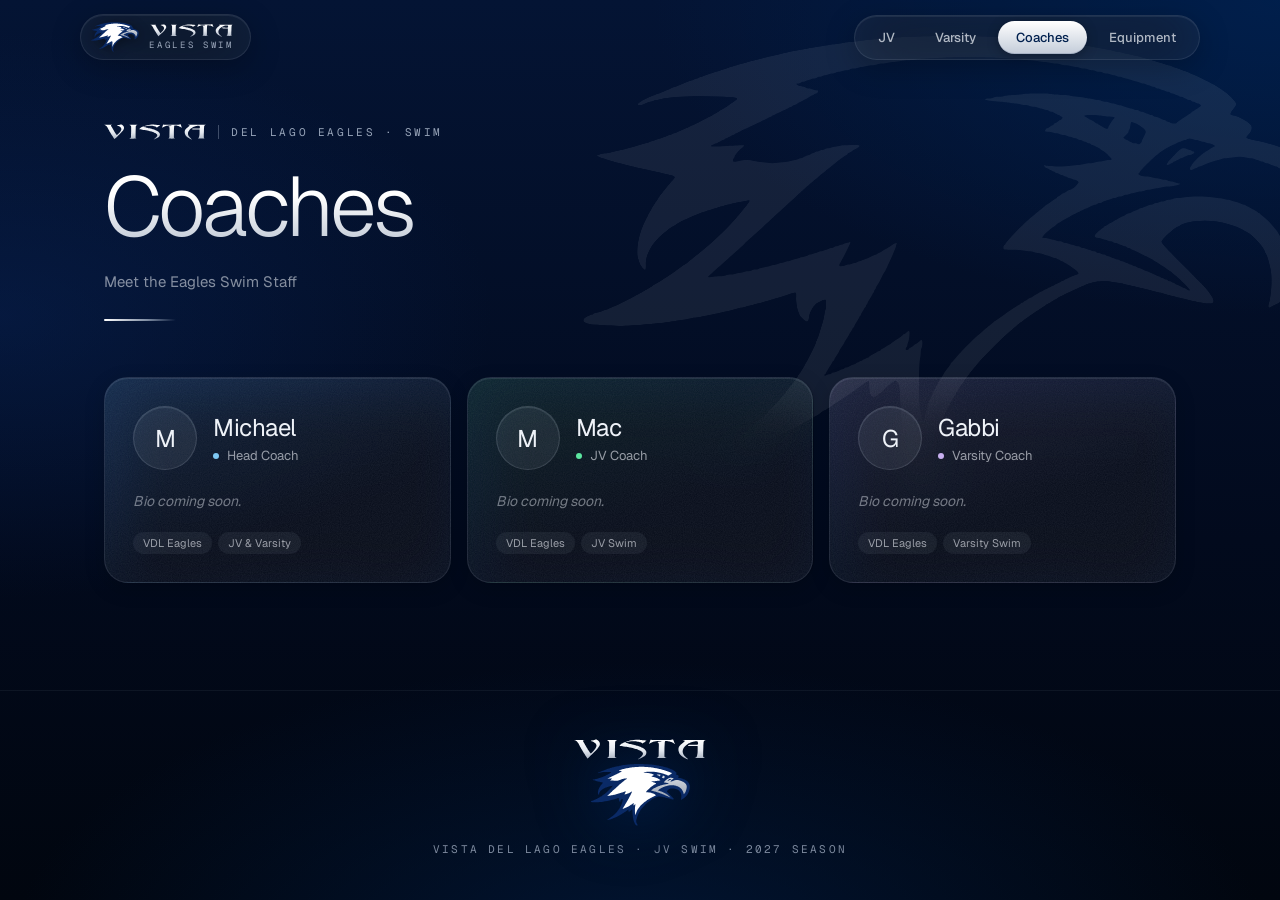
==== coaches.html @ 32b55263 "Render each page once instead of twice The runtime re-fetched the page's own HTML after boot and reb" ====
<!DOCTYPE html>
<html>
<head>
<meta charset="utf-8">
<meta name="viewport" content="width=device-width, initial-scale=1">
<title>Coaches — Vista del Lago Eagles Swim</title>
<link rel="icon" type="image/svg+xml" href="brand/vista-eagle.svg">
<!-- Everything the page needs is listed here so the browser fetches it all at once, in parallel. -->
<link rel="preconnect" href="https://fonts.googleapis.com">
<link rel="preconnect" href="https://fonts.gstatic.com" crossorigin>
<link href="https://fonts.googleapis.com/css2?family=Geist:wght@300;400;500;600&family=Geist+Mono:wght@400;500&display=swap" rel="stylesheet" media="print" onload="this.media='all'">
<link rel="preload" href="./TopNav.dc.html" as="fetch" crossorigin>
<style>
x-dc{display:none;}
html,body{margin:0;padding:0;background:var(--page-base,#000);}
body{font-family:'Geist',system-ui,sans-serif;color:rgb(var(--ink, 238,242,248));-webkit-font-smoothing:antialiased;}
*{box-sizing:border-box;}
a{color:#cfe0f5;text-decoration:none;}
a:hover{color:#ffffff;}
</style>
<script src="./theme.js"></script>
<script src="./vendor/react.production.min.js"></script>
<script src="./vendor/react-dom.production.min.js"></script>
<!-- The runtime normally re-downloads this page and renders it a second time. That second pass only matters for
     templates using <table>/<select> or camelCase attributes other than on* handlers; delete this line if a page ever needs those. -->
<script>window.__resources = window.__resources || {};</script>
<script src="./support.js"></script>
<script src="./ripple-bg.js" defer></script>
<script src="./speed.js" defer></script>
</head>
<body>
<x-dc>
<div data-ripple-host="1" style="isolation:isolate;min-height:100vh;display:flex;flex-direction:column;position:relative;overflow-x:hidden;background:var(--page-bg, radial-gradient(55% 38% at 12% 0%, rgba(30,64,140,.32), transparent 70%), radial-gradient(45% 32% at 92% 35%, rgba(22,48,110,.22), transparent 70%), radial-gradient(55% 35% at 25% 95%, rgba(26,52,120,.2), transparent 70%), #000);background-attachment:fixed;">
  <dc-import name="TopNav" active="Coaches" style="position:sticky;top:0;z-index:20;display:block;" hint-size="100%,62px"></dc-import>

  <header style="position:relative;width:100%;max-width:1120px;margin:0 auto;padding:64px 24px 40px;">
    <img src="./brand/vista-eagle-line.svg" alt="" aria-hidden="true" style="position:absolute;z-index:-1;top:-28px;right:-140px;width:min(760px,92vw);height:auto;opacity:.07;pointer-events:none;user-select:none;">
    <div style="display:flex;align-items:center;flex-wrap:wrap;gap:10px 12px;margin-bottom:22px;">
      <img src="./brand/vista-wordmark.svg" alt="Vista" style="height:16px;width:auto;display:block;">
      <span aria-hidden="true" style="width:1px;height:14px;background:rgba(200,212,230,.3);"></span>
      <span style="font-family:'Geist Mono',monospace;font-size:11px;letter-spacing:.24em;text-transform:uppercase;color:rgba(200,212,230,.74);">Del Lago Eagles · Swim</span>
    </div>
    <h1 style="margin:0;font-weight:300;font-size:clamp(44px,7vw,84px);letter-spacing:-.035em;line-height:1.08;padding-bottom:.04em;background:linear-gradient(180deg,#ffffff 35%,#b2bdcd);-webkit-background-clip:text;background-clip:text;color:transparent;">Coaches</h1>
    <div style="margin-top:16px;font-size:15px;color:rgba(var(--ink, 238,242,248),.55);">Meet the Eagles Swim Staff</div>
    <div aria-hidden="true" style="margin-top:28px;width:72px;height:2px;border-radius:2px;background:linear-gradient(90deg,#ffffff,#7f8da3 60%,transparent);"></div>
  </header>

  <main style="flex:1;width:100%;max-width:1120px;margin:0 auto;padding:16px 24px 80px;">

    <div style="display:grid;grid-template-columns:repeat(auto-fit,minmax(min(100%,300px),1fr));gap:16px;">
      <article style="padding:28px;border-radius:24px;display:flex;flex-direction:column;gap:20px;background:var(--frost, none), linear-gradient(160deg, rgba(126,200,244,.12), rgba(var(--glass-rgb, 255,255,255),calc(.03 * var(--glass-k, 1))) 60%);border:1px solid rgba(var(--glass-rgb, 255,255,255),calc(.1 * var(--glass-k, 1)));backdrop-filter:var(--glass-bf, blur(26px) saturate(130%) brightness(var(--bd-b, .55)));-webkit-backdrop-filter:var(--glass-bf, blur(26px) saturate(130%) brightness(var(--bd-b, .55)));box-shadow:inset 0 1px 0 rgba(var(--glass-rgb, 255,255,255),calc(.1 * var(--glass-k, 1))), 0 6px 20px rgba(0,0,0,.18);transition:transform .2s ease, border-color .2s ease;" style-hover="transform:translateY(-3px);border-color:rgba(var(--glass-rgb, 255,255,255),calc(.22 * var(--glass-k, 1)));">
        <div style="display:flex;align-items:center;gap:16px;">
          <div style="width:64px;height:64px;border-radius:50%;flex-shrink:0;display:flex;align-items:center;justify-content:center;font-size:24px;font-weight:400;background:rgba(var(--glass-rgb, 255,255,255),calc(.08 * var(--glass-k, 1)));border:1px solid rgba(var(--glass-rgb, 255,255,255),calc(.14 * var(--glass-k, 1)));box-shadow:inset 0 1px 0 rgba(var(--glass-rgb, 255,255,255),calc(.12 * var(--glass-k, 1)));">M</div>
          <div style="display:flex;flex-direction:column;gap:4px;">
            <div style="font-size:24px;font-weight:400;letter-spacing:-.02em;">Michael</div>
            <div style="display:flex;align-items:center;gap:8px;font-size:13px;color:rgba(var(--ink, 238,242,248),.6);"><span style="width:6px;height:6px;border-radius:50%;background:#7ec8f4;"></span>Head Coach</div>
          </div>
        </div>
        <p style="margin:0;font-size:14px;line-height:1.6;color:rgba(var(--ink, 238,242,248),.45);font-style:italic;">Bio coming soon.</p>
        <div style="display:flex;gap:6px;margin-top:auto;">
          <span style="font-size:11px;padding:4px 10px;border-radius:999px;background:rgba(var(--glass-rgb, 255,255,255),calc(.06 * var(--glass-k, 1)));color:rgba(var(--ink, 238,242,248),.6);">VDL Eagles</span>
          <span style="font-size:11px;padding:4px 10px;border-radius:999px;background:rgba(var(--glass-rgb, 255,255,255),calc(.06 * var(--glass-k, 1)));color:rgba(var(--ink, 238,242,248),.6);">JV &amp; Varsity</span>
        </div>
      </article>

      <article style="padding:28px;border-radius:24px;display:flex;flex-direction:column;gap:20px;background:var(--frost, none), linear-gradient(160deg, rgba(92,230,160,.11), rgba(var(--glass-rgb, 255,255,255),calc(.03 * var(--glass-k, 1))) 60%);border:1px solid rgba(var(--glass-rgb, 255,255,255),calc(.1 * var(--glass-k, 1)));backdrop-filter:var(--glass-bf, blur(26px) saturate(130%) brightness(var(--bd-b, .55)));-webkit-backdrop-filter:var(--glass-bf, blur(26px) saturate(130%) brightness(var(--bd-b, .55)));box-shadow:inset 0 1px 0 rgba(var(--glass-rgb, 255,255,255),calc(.1 * var(--glass-k, 1))), 0 6px 20px rgba(0,0,0,.18);transition:transform .2s ease, border-color .2s ease;" style-hover="transform:translateY(-3px);border-color:rgba(var(--glass-rgb, 255,255,255),calc(.22 * var(--glass-k, 1)));">
        <div style="display:flex;align-items:center;gap:16px;">
          <div style="width:64px;height:64px;border-radius:50%;flex-shrink:0;display:flex;align-items:center;justify-content:center;font-size:24px;font-weight:400;background:rgba(var(--glass-rgb, 255,255,255),calc(.08 * var(--glass-k, 1)));border:1px solid rgba(var(--glass-rgb, 255,255,255),calc(.14 * var(--glass-k, 1)));box-shadow:inset 0 1px 0 rgba(var(--glass-rgb, 255,255,255),calc(.12 * var(--glass-k, 1)));">M</div>
          <div style="display:flex;flex-direction:column;gap:4px;">
            <div style="font-size:24px;font-weight:400;letter-spacing:-.02em;">Mac</div>
            <div style="display:flex;align-items:center;gap:8px;font-size:13px;color:rgba(var(--ink, 238,242,248),.6);"><span style="width:6px;height:6px;border-radius:50%;background:#5ce6a0;"></span>JV Coach</div>
          </div>
        </div>
        <p style="margin:0;font-size:14px;line-height:1.6;color:rgba(var(--ink, 238,242,248),.45);font-style:italic;">Bio coming soon.</p>
        <div style="display:flex;gap:6px;margin-top:auto;">
          <span style="font-size:11px;padding:4px 10px;border-radius:999px;background:rgba(var(--glass-rgb, 255,255,255),calc(.06 * var(--glass-k, 1)));color:rgba(var(--ink, 238,242,248),.6);">VDL Eagles</span>
          <span style="font-size:11px;padding:4px 10px;border-radius:999px;background:rgba(var(--glass-rgb, 255,255,255),calc(.06 * var(--glass-k, 1)));color:rgba(var(--ink, 238,242,248),.6);">JV Swim</span>
        </div>
      </article>

      <article style="padding:28px;border-radius:24px;display:flex;flex-direction:column;gap:20px;background:var(--frost, none), linear-gradient(160deg, rgba(200,176,240,.12), rgba(var(--glass-rgb, 255,255,255),calc(.03 * var(--glass-k, 1))) 60%);border:1px solid rgba(var(--glass-rgb, 255,255,255),calc(.1 * var(--glass-k, 1)));backdrop-filter:var(--glass-bf, blur(26px) saturate(130%) brightness(var(--bd-b, .55)));-webkit-backdrop-filter:var(--glass-bf, blur(26px) saturate(130%) brightness(var(--bd-b, .55)));box-shadow:inset 0 1px 0 rgba(var(--glass-rgb, 255,255,255),calc(.1 * var(--glass-k, 1))), 0 6px 20px rgba(0,0,0,.18);transition:transform .2s ease, border-color .2s ease;" style-hover="transform:translateY(-3px);border-color:rgba(var(--glass-rgb, 255,255,255),calc(.22 * var(--glass-k, 1)));">
        <div style="display:flex;align-items:center;gap:16px;">
          <div style="width:64px;height:64px;border-radius:50%;flex-shrink:0;display:flex;align-items:center;justify-content:center;font-size:24px;font-weight:400;background:rgba(var(--glass-rgb, 255,255,255),calc(.08 * var(--glass-k, 1)));border:1px solid rgba(var(--glass-rgb, 255,255,255),calc(.14 * var(--glass-k, 1)));box-shadow:inset 0 1px 0 rgba(var(--glass-rgb, 255,255,255),calc(.12 * var(--glass-k, 1)));">G</div>
          <div style="display:flex;flex-direction:column;gap:4px;">
            <div style="font-size:24px;font-weight:400;letter-spacing:-.02em;">Gabbi</div>
            <div style="display:flex;align-items:center;gap:8px;font-size:13px;color:rgba(var(--ink, 238,242,248),.6);"><span style="width:6px;height:6px;border-radius:50%;background:#c8b0f0;"></span>Varsity Coach</div>
          </div>
        </div>
        <p style="margin:0;font-size:14px;line-height:1.6;color:rgba(var(--ink, 238,242,248),.45);font-style:italic;">Bio coming soon.</p>
        <div style="display:flex;gap:6px;margin-top:auto;">
          <span style="font-size:11px;padding:4px 10px;border-radius:999px;background:rgba(var(--glass-rgb, 255,255,255),calc(.06 * var(--glass-k, 1)));color:rgba(var(--ink, 238,242,248),.6);">VDL Eagles</span>
          <span style="font-size:11px;padding:4px 10px;border-radius:999px;background:rgba(var(--glass-rgb, 255,255,255),calc(.06 * var(--glass-k, 1)));color:rgba(var(--ink, 238,242,248),.6);">Varsity Swim</span>
        </div>
      </article>
    </div>
  </main>

  <footer style="display:flex;flex-direction:column;align-items:center;gap:16px;padding:48px 24px 44px;margin-top:8px;border-top:1px solid rgba(var(--glass-rgb, 255,255,255),.06);">
    <img src="./brand/vista-logo.svg" alt="Vista Eagles" style="width:132px;height:auto;display:block;filter:drop-shadow(0 8px 28px rgba(0,32,78,.9));">
    <div style="text-align:center;font-family:'Geist Mono',monospace;font-size:11px;letter-spacing:.2em;text-transform:uppercase;color:rgba(200,212,230,.62);">Vista del Lago Eagles · JV Swim · 2027 Season</div>
  </footer>
</div>
</x-dc>
</body>
</html>
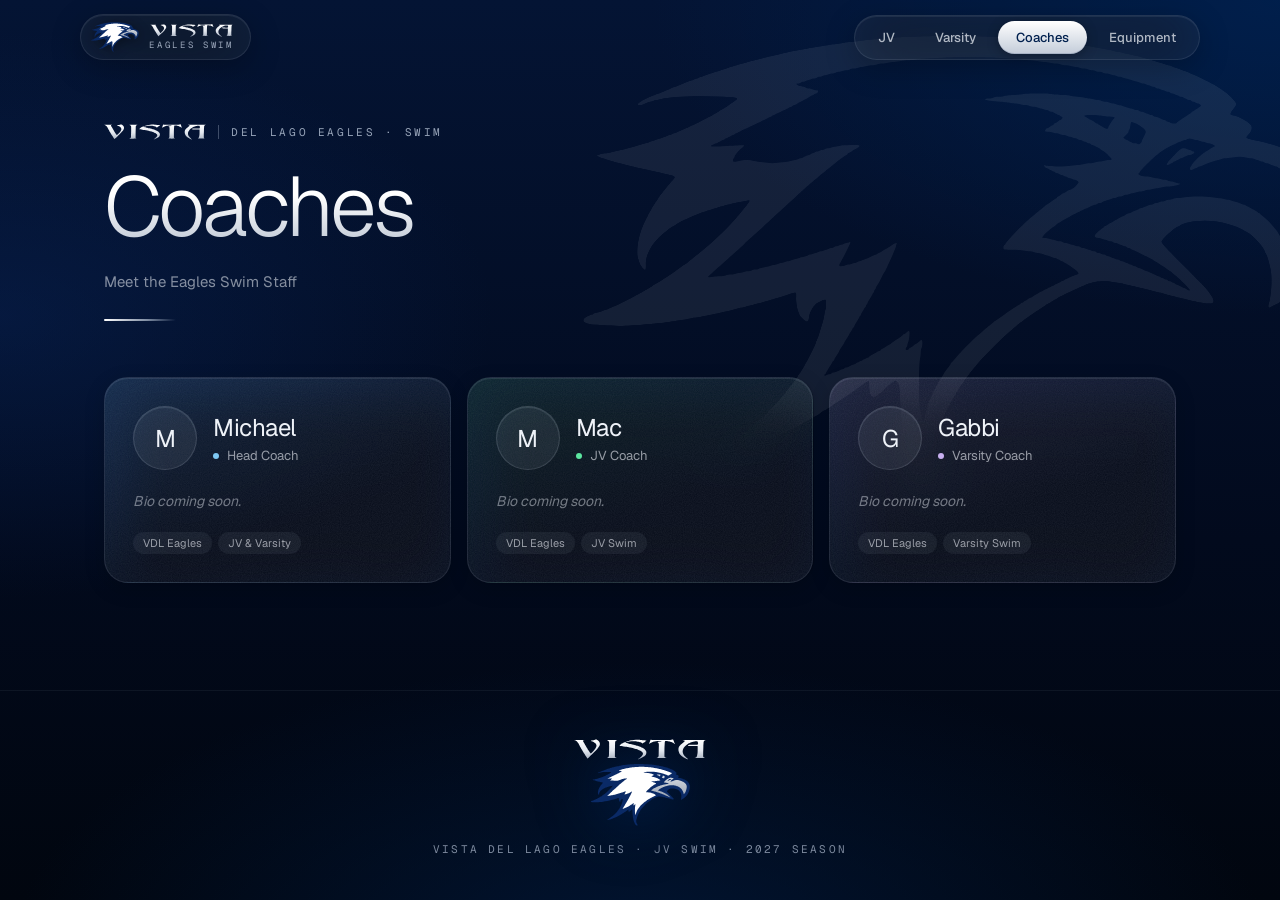
==== commit 814f829c: "Fix nav flash on page transitions The nav is drawn by JS on every page load, so on each tab switch i" ====
--- a/coaches.html
+++ b/coaches.html
@@ -6,9 +6,9 @@
 <title>Coaches — Vista del Lago Eagles Swim</title>
 <link rel="icon" type="image/svg+xml" href="brand/vista-eagle.svg">
 <!-- Everything the page needs is listed here so the browser fetches it all at once, in parallel. -->
-<link rel="preconnect" href="https://fonts.googleapis.com">
-<link rel="preconnect" href="https://fonts.gstatic.com" crossorigin>
-<link href="https://fonts.googleapis.com/css2?family=Geist:wght@300;400;500;600&family=Geist+Mono:wght@400;500&display=swap" rel="stylesheet" media="print" onload="this.media='all'">
+<link rel="preload" href="./fonts/geist-latin.woff2" as="font" type="font/woff2" crossorigin>
+<link rel="preload" href="./fonts/geist-mono-latin.woff2" as="font" type="font/woff2" crossorigin>
+<link rel="stylesheet" href="./fonts/fonts.css">
 <link rel="preload" href="./TopNav.dc.html" as="fetch" crossorigin>
 <style>
 x-dc{display:none;}
@@ -18,7 +18,10 @@
 a{color:#cfe0f5;text-decoration:none;}
 a:hover{color:#ffffff;}
 </style>
+<!-- Clean URLs: GitHub Pages serves jv.html at /jv. Old .html links still work; this just tidies the address bar. -->
+<script>(function(){if(!/^https?:$/.test(location.protocol))return;var p=location.pathname.replace(/\/index(\.html)?$/,'/').replace(/\.html$/,'');if(p!==location.pathname)try{history.replaceState(history.state,'',p+location.search+location.hash);}catch(e){}})();</script>
 <script src="./theme.js"></script>
+<script src="./glide.js"></script>
 <script src="./vendor/react.production.min.js"></script>
 <script src="./vendor/react-dom.production.min.js"></script>
 <!-- The runtime normally re-downloads this page and renders it a second time. That second pass only matters for
--- a/fonts/fonts.css
+++ b/fonts/fonts.css
@@ -0,0 +1,6 @@
+/* Geist + Geist Mono, self-hosted (variable fonts, weights 100-900). font-display:block so text never
+   paints in a fallback font and then jumps; the latin files are preloaded from each page's <head>. */
+@font-face{font-family:'Geist';font-style:normal;font-weight:100 900;font-display:block;src:url(./geist-latin.woff2) format('woff2');unicode-range:U+0000-00FF,U+0131,U+0152-0153,U+02BB-02BC,U+02C6,U+02DA,U+02DC,U+0304,U+0308,U+0329,U+2000-206F,U+20AC,U+2122,U+2191,U+2193,U+2212,U+2215,U+FEFF,U+FFFD;}
+@font-face{font-family:'Geist';font-style:normal;font-weight:100 900;font-display:block;src:url(./geist-latin-ext.woff2) format('woff2');unicode-range:U+0100-02BA,U+02BD-02C5,U+02C7-02CC,U+02CE-02D7,U+02DD-02FF,U+0304,U+0308,U+0329,U+1D00-1DBF,U+1E00-1E9F,U+1EF2-1EFF,U+2020,U+20A0-20AB,U+20AD-20C0,U+2113,U+2C60-2C7F,U+A720-A7FF;}
+@font-face{font-family:'Geist Mono';font-style:normal;font-weight:100 900;font-display:block;src:url(./geist-mono-latin.woff2) format('woff2');unicode-range:U+0000-00FF,U+0131,U+0152-0153,U+02BB-02BC,U+02C6,U+02DA,U+02DC,U+0304,U+0308,U+0329,U+2000-206F,U+20AC,U+2122,U+2191,U+2193,U+2212,U+2215,U+FEFF,U+FFFD;}
+@font-face{font-family:'Geist Mono';font-style:normal;font-weight:100 900;font-display:block;src:url(./geist-mono-latin-ext.woff2) format('woff2');unicode-range:U+0100-02BA,U+02BD-02C5,U+02C7-02CC,U+02CE-02D7,U+02DD-02FF,U+0304,U+0308,U+0329,U+1D00-1DBF,U+1E00-1E9F,U+1EF2-1EFF,U+2020,U+20A0-20AB,U+20AD-20C0,U+2113,U+2C60-2C7F,U+A720-A7FF;}
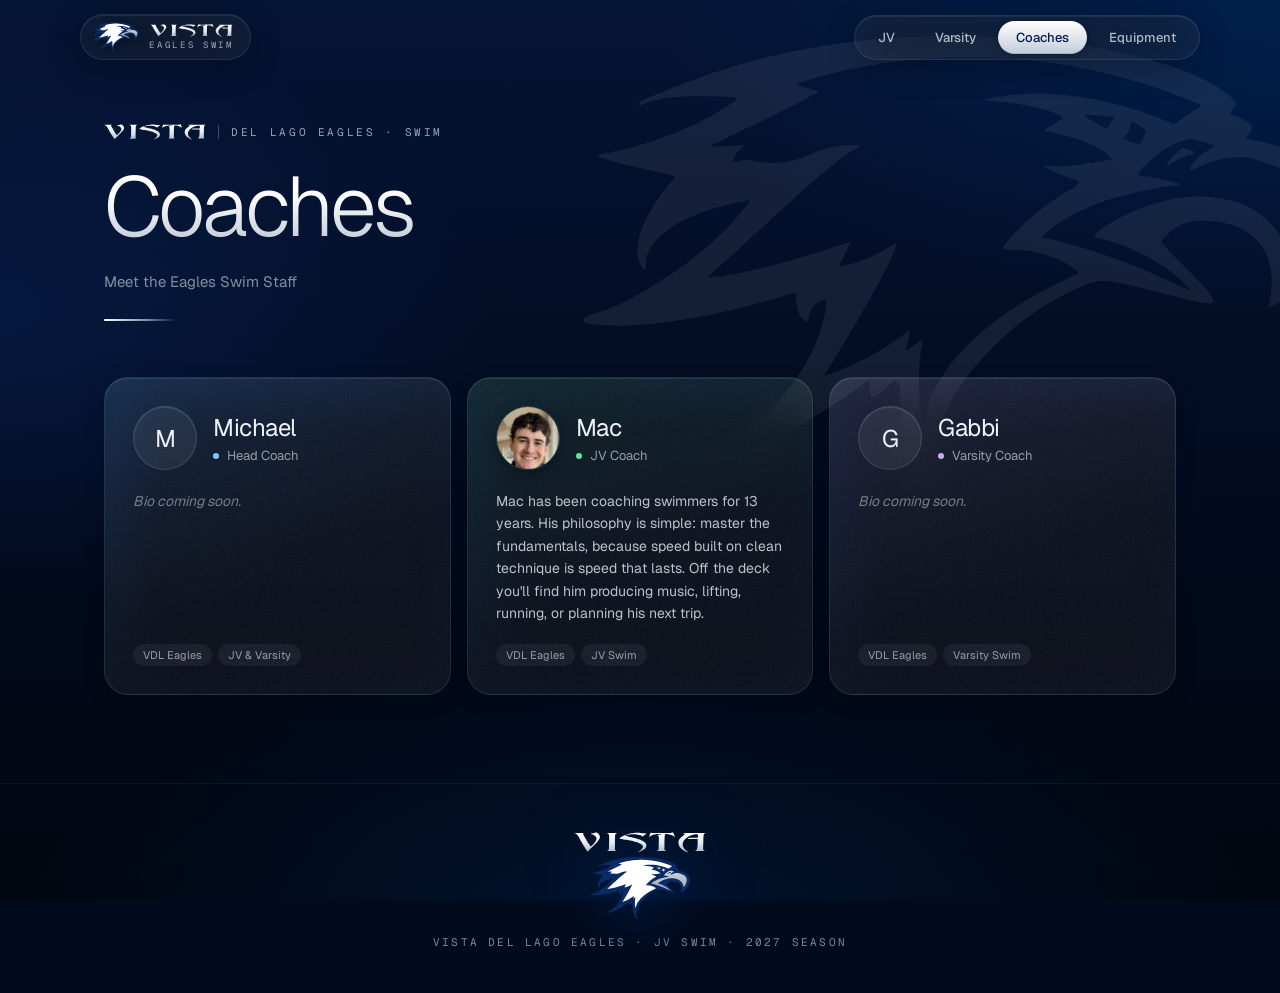
==== commit 3de8fd20: "Add Mac's bio and photo to the Coaches page Co-Authored-By: Claude Fable 5.2 <noreply@anthropic.com>" ====
--- a/coaches.html
+++ b/coaches.html
@@ -6,9 +6,9 @@
 <title>Coaches — Vista del Lago Eagles Swim</title>
 <link rel="icon" type="image/svg+xml" href="brand/vista-eagle.svg">
 <!-- Everything the page needs is listed here so the browser fetches it all at once, in parallel. -->
-<link rel="preload" href="./fonts/geist-latin.woff2" as="font" type="font/woff2" crossorigin>
-<link rel="preload" href="./fonts/geist-mono-latin.woff2" as="font" type="font/woff2" crossorigin>
-<link rel="stylesheet" href="./fonts/fonts.css">
+<link rel="preconnect" href="https://fonts.googleapis.com">
+<link rel="preconnect" href="https://fonts.gstatic.com" crossorigin>
+<link href="https://fonts.googleapis.com/css2?family=Geist:wght@300;400;500;600&family=Geist+Mono:wght@400;500&display=swap" rel="stylesheet" media="print" onload="this.media='all'">
 <link rel="preload" href="./TopNav.dc.html" as="fetch" crossorigin>
 <style>
 x-dc{display:none;}
@@ -68,13 +68,13 @@
 
       <article style="padding:28px;border-radius:24px;display:flex;flex-direction:column;gap:20px;background:var(--frost, none), linear-gradient(160deg, rgba(92,230,160,.11), rgba(var(--glass-rgb, 255,255,255),calc(.03 * var(--glass-k, 1))) 60%);border:1px solid rgba(var(--glass-rgb, 255,255,255),calc(.1 * var(--glass-k, 1)));backdrop-filter:var(--glass-bf, blur(26px) saturate(130%) brightness(var(--bd-b, .55)));-webkit-backdrop-filter:var(--glass-bf, blur(26px) saturate(130%) brightness(var(--bd-b, .55)));box-shadow:inset 0 1px 0 rgba(var(--glass-rgb, 255,255,255),calc(.1 * var(--glass-k, 1))), 0 6px 20px rgba(0,0,0,.18);transition:transform .2s ease, border-color .2s ease;" style-hover="transform:translateY(-3px);border-color:rgba(var(--glass-rgb, 255,255,255),calc(.22 * var(--glass-k, 1)));">
         <div style="display:flex;align-items:center;gap:16px;">
-          <div style="width:64px;height:64px;border-radius:50%;flex-shrink:0;display:flex;align-items:center;justify-content:center;font-size:24px;font-weight:400;background:rgba(var(--glass-rgb, 255,255,255),calc(.08 * var(--glass-k, 1)));border:1px solid rgba(var(--glass-rgb, 255,255,255),calc(.14 * var(--glass-k, 1)));box-shadow:inset 0 1px 0 rgba(var(--glass-rgb, 255,255,255),calc(.12 * var(--glass-k, 1)));">M</div>
+          <img src="./photos/mac.jpg" alt="Coach Mac" width="64" height="64" style="width:64px;height:64px;border-radius:50%;flex-shrink:0;display:block;object-fit:cover;border:1px solid rgba(var(--glass-rgb, 255,255,255),calc(.14 * var(--glass-k, 1)));box-shadow:0 4px 14px rgba(0,0,0,.3);">
           <div style="display:flex;flex-direction:column;gap:4px;">
             <div style="font-size:24px;font-weight:400;letter-spacing:-.02em;">Mac</div>
             <div style="display:flex;align-items:center;gap:8px;font-size:13px;color:rgba(var(--ink, 238,242,248),.6);"><span style="width:6px;height:6px;border-radius:50%;background:#5ce6a0;"></span>JV Coach</div>
           </div>
         </div>
-        <p style="margin:0;font-size:14px;line-height:1.6;color:rgba(var(--ink, 238,242,248),.45);font-style:italic;">Bio coming soon.</p>
+        <p style="margin:0;font-size:14px;line-height:1.6;color:rgba(var(--ink, 238,242,248),.78);">Mac has been coaching swimmers for 13 years. His philosophy is simple: master the fundamentals, because speed built on clean technique is speed that lasts. Off the deck you'll find him producing music, lifting, running, or planning his next trip.</p>
         <div style="display:flex;gap:6px;margin-top:auto;">
           <span style="font-size:11px;padding:4px 10px;border-radius:999px;background:rgba(var(--glass-rgb, 255,255,255),calc(.06 * var(--glass-k, 1)));color:rgba(var(--ink, 238,242,248),.6);">VDL Eagles</span>
           <span style="font-size:11px;padding:4px 10px;border-radius:999px;background:rgba(var(--glass-rgb, 255,255,255),calc(.06 * var(--glass-k, 1)));color:rgba(var(--ink, 238,242,248),.6);">JV Swim</span>
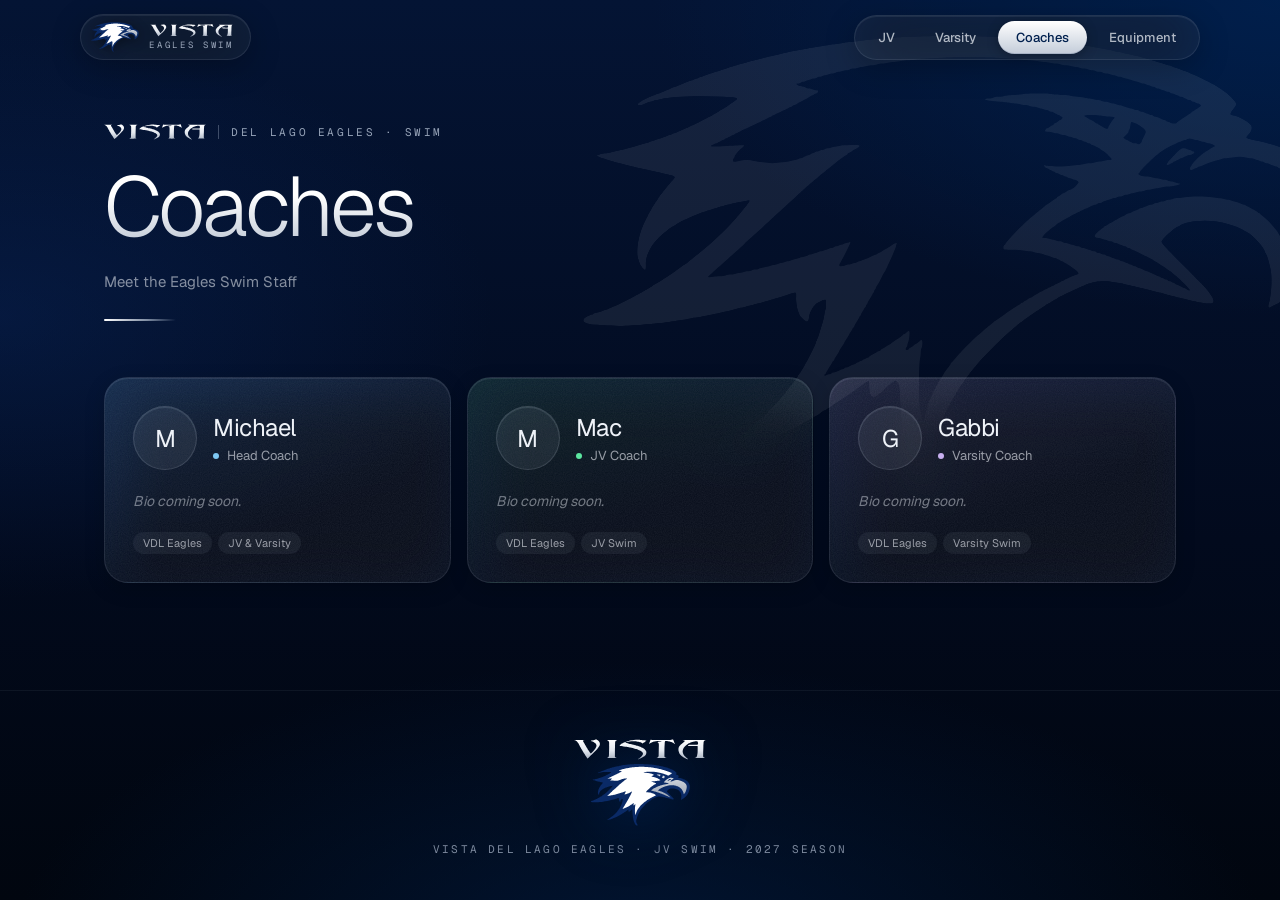
==== commit ca26d530: "Merge pull request #5 from MacatManifold/fix/nav-flash Fix nav flash on page transitions" ====
--- a/coaches.html
+++ b/coaches.html
@@ -6,9 +6,9 @@
 <title>Coaches — Vista del Lago Eagles Swim</title>
 <link rel="icon" type="image/svg+xml" href="brand/vista-eagle.svg">
 <!-- Everything the page needs is listed here so the browser fetches it all at once, in parallel. -->
-<link rel="preconnect" href="https://fonts.googleapis.com">
-<link rel="preconnect" href="https://fonts.gstatic.com" crossorigin>
-<link href="https://fonts.googleapis.com/css2?family=Geist:wght@300;400;500;600&family=Geist+Mono:wght@400;500&display=swap" rel="stylesheet" media="print" onload="this.media='all'">
+<link rel="preload" href="./fonts/geist-latin.woff2" as="font" type="font/woff2" crossorigin>
+<link rel="preload" href="./fonts/geist-mono-latin.woff2" as="font" type="font/woff2" crossorigin>
+<link rel="stylesheet" href="./fonts/fonts.css">
 <link rel="preload" href="./TopNav.dc.html" as="fetch" crossorigin>
 <style>
 x-dc{display:none;}
@@ -68,13 +68,13 @@
 
       <article style="padding:28px;border-radius:24px;display:flex;flex-direction:column;gap:20px;background:var(--frost, none), linear-gradient(160deg, rgba(92,230,160,.11), rgba(var(--glass-rgb, 255,255,255),calc(.03 * var(--glass-k, 1))) 60%);border:1px solid rgba(var(--glass-rgb, 255,255,255),calc(.1 * var(--glass-k, 1)));backdrop-filter:var(--glass-bf, blur(26px) saturate(130%) brightness(var(--bd-b, .55)));-webkit-backdrop-filter:var(--glass-bf, blur(26px) saturate(130%) brightness(var(--bd-b, .55)));box-shadow:inset 0 1px 0 rgba(var(--glass-rgb, 255,255,255),calc(.1 * var(--glass-k, 1))), 0 6px 20px rgba(0,0,0,.18);transition:transform .2s ease, border-color .2s ease;" style-hover="transform:translateY(-3px);border-color:rgba(var(--glass-rgb, 255,255,255),calc(.22 * var(--glass-k, 1)));">
         <div style="display:flex;align-items:center;gap:16px;">
-          <img src="./photos/mac.jpg" alt="Coach Mac" width="64" height="64" style="width:64px;height:64px;border-radius:50%;flex-shrink:0;display:block;object-fit:cover;border:1px solid rgba(var(--glass-rgb, 255,255,255),calc(.14 * var(--glass-k, 1)));box-shadow:0 4px 14px rgba(0,0,0,.3);">
+          <div style="width:64px;height:64px;border-radius:50%;flex-shrink:0;display:flex;align-items:center;justify-content:center;font-size:24px;font-weight:400;background:rgba(var(--glass-rgb, 255,255,255),calc(.08 * var(--glass-k, 1)));border:1px solid rgba(var(--glass-rgb, 255,255,255),calc(.14 * var(--glass-k, 1)));box-shadow:inset 0 1px 0 rgba(var(--glass-rgb, 255,255,255),calc(.12 * var(--glass-k, 1)));">M</div>
           <div style="display:flex;flex-direction:column;gap:4px;">
             <div style="font-size:24px;font-weight:400;letter-spacing:-.02em;">Mac</div>
             <div style="display:flex;align-items:center;gap:8px;font-size:13px;color:rgba(var(--ink, 238,242,248),.6);"><span style="width:6px;height:6px;border-radius:50%;background:#5ce6a0;"></span>JV Coach</div>
           </div>
         </div>
-        <p style="margin:0;font-size:14px;line-height:1.6;color:rgba(var(--ink, 238,242,248),.78);">Mac has been coaching swimmers for 13 years. His philosophy is simple: master the fundamentals, because speed built on clean technique is speed that lasts. Off the deck you'll find him producing music, lifting, running, or planning his next trip.</p>
+        <p style="margin:0;font-size:14px;line-height:1.6;color:rgba(var(--ink, 238,242,248),.45);font-style:italic;">Bio coming soon.</p>
         <div style="display:flex;gap:6px;margin-top:auto;">
           <span style="font-size:11px;padding:4px 10px;border-radius:999px;background:rgba(var(--glass-rgb, 255,255,255),calc(.06 * var(--glass-k, 1)));color:rgba(var(--ink, 238,242,248),.6);">VDL Eagles</span>
           <span style="font-size:11px;padding:4px 10px;border-radius:999px;background:rgba(var(--glass-rgb, 255,255,255),calc(.06 * var(--glass-k, 1)));color:rgba(var(--ink, 238,242,248),.6);">JV Swim</span>
--- a/fonts/fonts.css
+++ b/fonts/fonts.css
@@ -0,0 +1,6 @@
+/* Geist + Geist Mono, self-hosted (variable fonts, weights 100-900). font-display:block so text never
+   paints in a fallback font and then jumps; the latin files are preloaded from each page's <head>. */
+@font-face{font-family:'Geist';font-style:normal;font-weight:100 900;font-display:block;src:url(./geist-latin.woff2) format('woff2');unicode-range:U+0000-00FF,U+0131,U+0152-0153,U+02BB-02BC,U+02C6,U+02DA,U+02DC,U+0304,U+0308,U+0329,U+2000-206F,U+20AC,U+2122,U+2191,U+2193,U+2212,U+2215,U+FEFF,U+FFFD;}
+@font-face{font-family:'Geist';font-style:normal;font-weight:100 900;font-display:block;src:url(./geist-latin-ext.woff2) format('woff2');unicode-range:U+0100-02BA,U+02BD-02C5,U+02C7-02CC,U+02CE-02D7,U+02DD-02FF,U+0304,U+0308,U+0329,U+1D00-1DBF,U+1E00-1E9F,U+1EF2-1EFF,U+2020,U+20A0-20AB,U+20AD-20C0,U+2113,U+2C60-2C7F,U+A720-A7FF;}
+@font-face{font-family:'Geist Mono';font-style:normal;font-weight:100 900;font-display:block;src:url(./geist-mono-latin.woff2) format('woff2');unicode-range:U+0000-00FF,U+0131,U+0152-0153,U+02BB-02BC,U+02C6,U+02DA,U+02DC,U+0304,U+0308,U+0329,U+2000-206F,U+20AC,U+2122,U+2191,U+2193,U+2212,U+2215,U+FEFF,U+FFFD;}
+@font-face{font-family:'Geist Mono';font-style:normal;font-weight:100 900;font-display:block;src:url(./geist-mono-latin-ext.woff2) format('woff2');unicode-range:U+0100-02BA,U+02BD-02C5,U+02C7-02CC,U+02CE-02D7,U+02DD-02FF,U+0304,U+0308,U+0329,U+1D00-1DBF,U+1E00-1E9F,U+1EF2-1EFF,U+2020,U+20A0-20AB,U+20AD-20C0,U+2113,U+2C60-2C7F,U+A720-A7FF;}
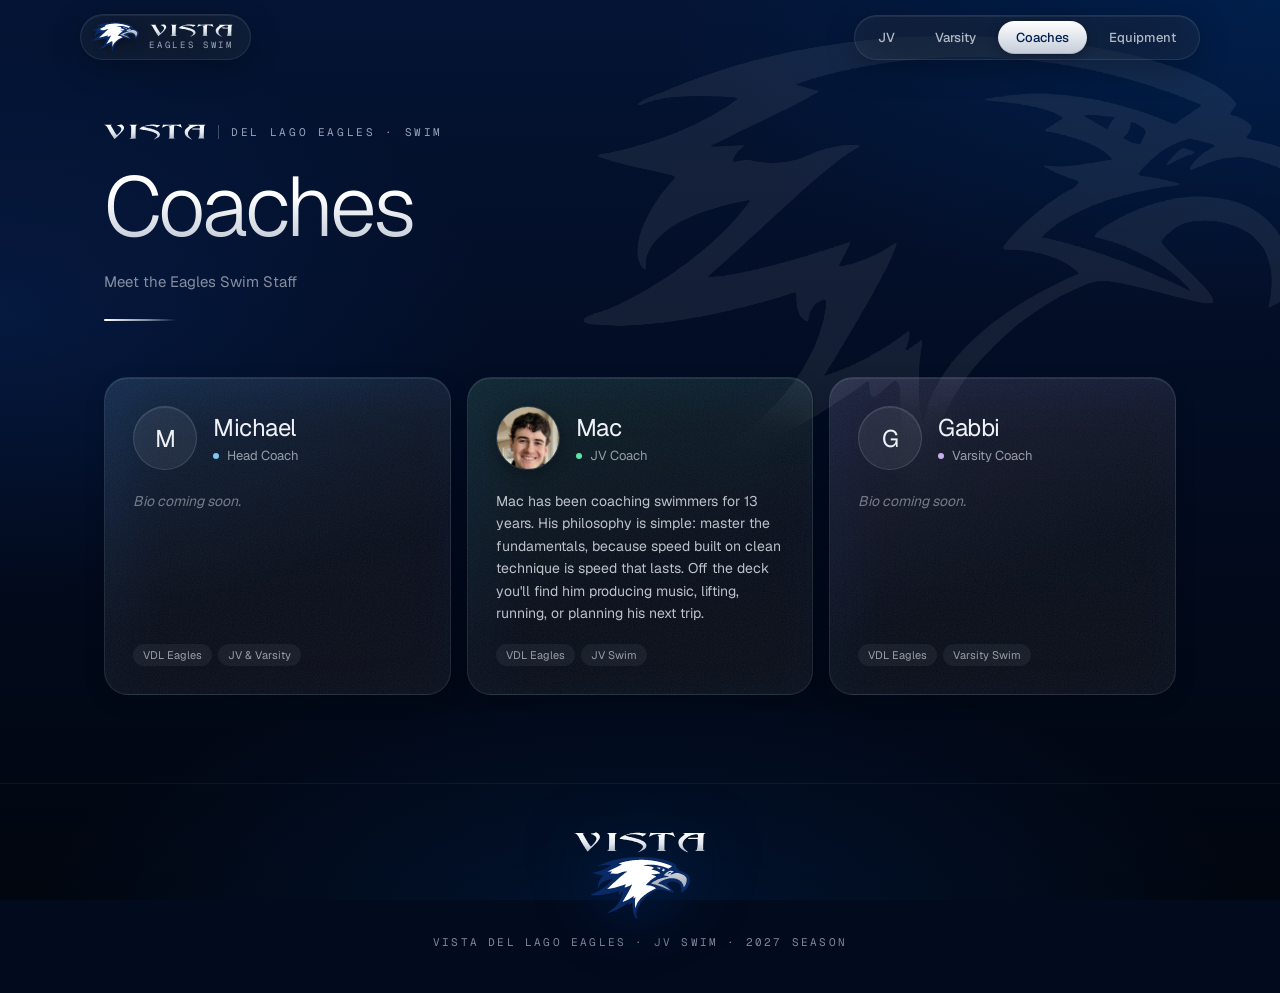
==== commit a1201d3f: "Merge pull request #6 from MacatManifold/feat/coach-bio Add Mac's bio and photo to the Coaches page" ====
--- a/coaches.html
+++ b/coaches.html
@@ -68,13 +68,13 @@
 
       <article style="padding:28px;border-radius:24px;display:flex;flex-direction:column;gap:20px;background:var(--frost, none), linear-gradient(160deg, rgba(92,230,160,.11), rgba(var(--glass-rgb, 255,255,255),calc(.03 * var(--glass-k, 1))) 60%);border:1px solid rgba(var(--glass-rgb, 255,255,255),calc(.1 * var(--glass-k, 1)));backdrop-filter:var(--glass-bf, blur(26px) saturate(130%) brightness(var(--bd-b, .55)));-webkit-backdrop-filter:var(--glass-bf, blur(26px) saturate(130%) brightness(var(--bd-b, .55)));box-shadow:inset 0 1px 0 rgba(var(--glass-rgb, 255,255,255),calc(.1 * var(--glass-k, 1))), 0 6px 20px rgba(0,0,0,.18);transition:transform .2s ease, border-color .2s ease;" style-hover="transform:translateY(-3px);border-color:rgba(var(--glass-rgb, 255,255,255),calc(.22 * var(--glass-k, 1)));">
         <div style="display:flex;align-items:center;gap:16px;">
-          <div style="width:64px;height:64px;border-radius:50%;flex-shrink:0;display:flex;align-items:center;justify-content:center;font-size:24px;font-weight:400;background:rgba(var(--glass-rgb, 255,255,255),calc(.08 * var(--glass-k, 1)));border:1px solid rgba(var(--glass-rgb, 255,255,255),calc(.14 * var(--glass-k, 1)));box-shadow:inset 0 1px 0 rgba(var(--glass-rgb, 255,255,255),calc(.12 * var(--glass-k, 1)));">M</div>
+          <img src="./photos/mac.jpg" alt="Coach Mac" width="64" height="64" style="width:64px;height:64px;border-radius:50%;flex-shrink:0;display:block;object-fit:cover;border:1px solid rgba(var(--glass-rgb, 255,255,255),calc(.14 * var(--glass-k, 1)));box-shadow:0 4px 14px rgba(0,0,0,.3);">
           <div style="display:flex;flex-direction:column;gap:4px;">
             <div style="font-size:24px;font-weight:400;letter-spacing:-.02em;">Mac</div>
             <div style="display:flex;align-items:center;gap:8px;font-size:13px;color:rgba(var(--ink, 238,242,248),.6);"><span style="width:6px;height:6px;border-radius:50%;background:#5ce6a0;"></span>JV Coach</div>
           </div>
         </div>
-        <p style="margin:0;font-size:14px;line-height:1.6;color:rgba(var(--ink, 238,242,248),.45);font-style:italic;">Bio coming soon.</p>
+        <p style="margin:0;font-size:14px;line-height:1.6;color:rgba(var(--ink, 238,242,248),.78);">Mac has been coaching swimmers for 13 years. His philosophy is simple: master the fundamentals, because speed built on clean technique is speed that lasts. Off the deck you'll find him producing music, lifting, running, or planning his next trip.</p>
         <div style="display:flex;gap:6px;margin-top:auto;">
           <span style="font-size:11px;padding:4px 10px;border-radius:999px;background:rgba(var(--glass-rgb, 255,255,255),calc(.06 * var(--glass-k, 1)));color:rgba(var(--ink, 238,242,248),.6);">VDL Eagles</span>
           <span style="font-size:11px;padding:4px 10px;border-radius:999px;background:rgba(var(--glass-rgb, 255,255,255),calc(.06 * var(--glass-k, 1)));color:rgba(var(--ink, 238,242,248),.6);">JV Swim</span>
